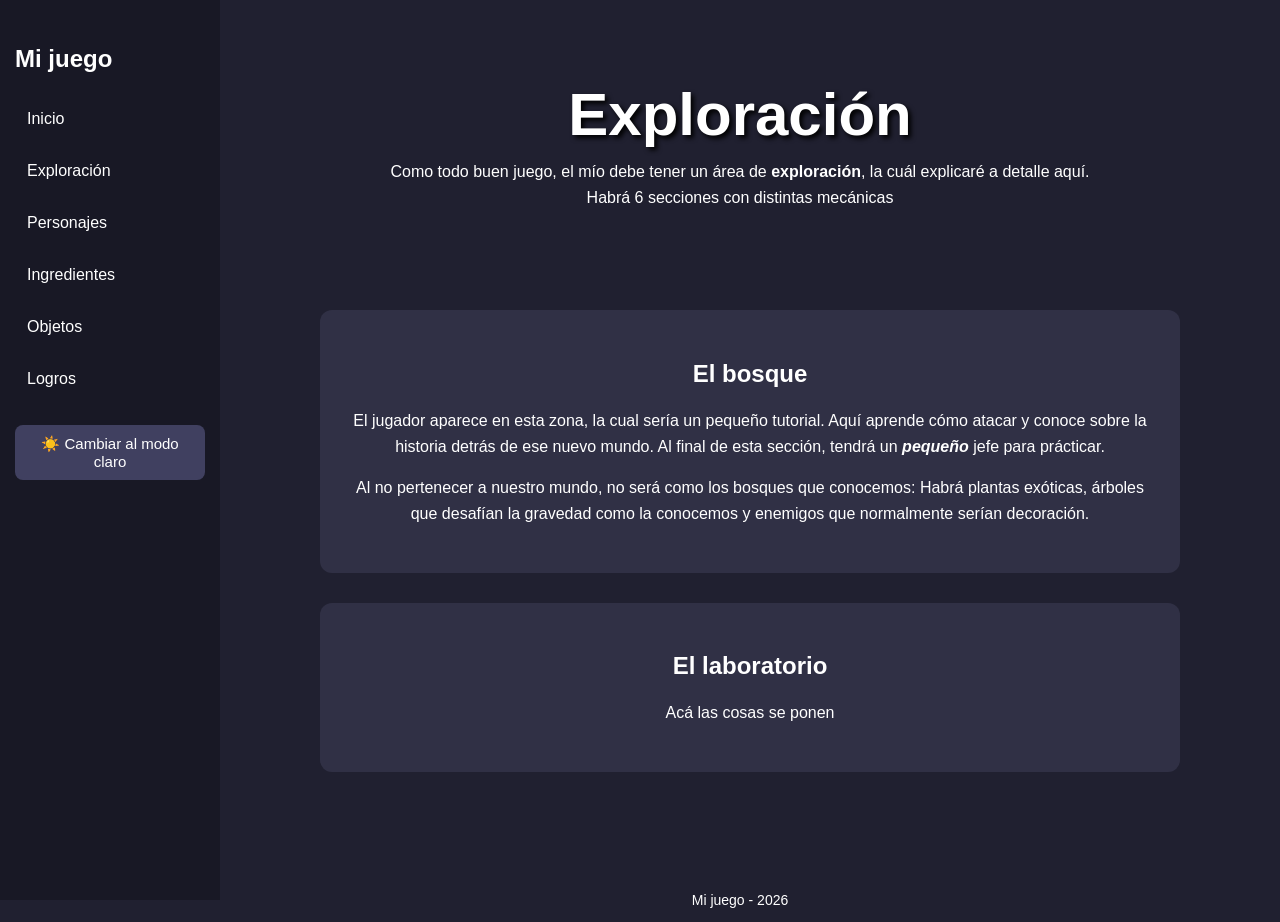
==== exploracion.html @ 0860bb22 "Add files via upload" ====
<!DOCTYPE html>
<html lang="es">
<head>
    <meta charset="UTF-8">
    <title>Exploración</title>
    <link rel="stylesheet" href="style.css">
</head>

<body>
    
    <nav class="barra">

        <h2>Mi juego</h2>

        <a href="index.html">Inicio</a>
        <a href="exploracion.html">Exploración</a>
        <a href="personajes.html">Personajes</a>
        <a href="ingredientes.html">Ingredientes</a>
        <a href="objetos.html">Objetos</a>
        <a href="logros.html">Logros</a>

        <button id="boton-tema"></button>

    </nav>

    <header class="portada">

        <h1>Exploración</h1>

        <p>
            Como todo buen juego, el mío debe tener un área de <b>exploración</b>, la cuál explicaré a detalle aquí.
            Habrá 6 secciones con distintas mecánicas
        </p>

    </header>

    <main class="contenido">

         <section class="panel">

            <h2>El bosque</h2>

            <p>
                El jugador aparece en esta zona, la cual sería un pequeño tutorial. Aquí aprende cómo atacar y conoce
                sobre la historia detrás de ese nuevo mundo. Al final de esta sección, tendrá un <i><b>pequeño</b></i>
                jefe para prácticar.
            </p>
            <p>
                Al no pertenecer a nuestro mundo, no será como los bosques que conocemos: Habrá plantas exóticas, árboles
                que desafían la gravedad como la conocemos y enemigos que normalmente serían decoración.
            </p>

        </section>
        
        <section class="panel">

            <h2>El laboratorio</h2>

            <p>
                Acá las cosas se ponen
            </p>

         </section>

    </main>

    <footer>

        <p>Mi juego - 2026</p>

    </footer>

    <script src="script.js"></script>

</body>
</html>
---- style.css ----
body {
    background-color: #202030;
    color: white;
    font-family: Arial, sans-serif;
    margin: 0;
    overflow-x: hidden;
}

.barra {
    position: fixed;
    left: 0;
    top: 0;

    width: 220px;
    height: 100vh;

    background-color: #181825;

    display: flex;
    flex-direction: column;

    padding: 25px 15px;
    box-sizing: border-box;
}

.barra a {
    color: white;
    text-decoration: none;

    padding: 12px;
    margin: 5px 0;

    border-radius: 8px;

    transition: 0.2s;
}

.barra a:hover {
    background-color: #404060;
    transform: translateX(5px);
}

#boton-tema {
    margin-top: 20px;
    padding: 10px;
    border: none;
    border-radius: 8px;
    background-color: #404060;
    color: white;
    cursor: pointer;
    font-size: 15px;
}

#boton-tema:hover {
    background-color: #606080;
}

.portada {
    text-align: center;
    padding: 40px;
}

.portada h1 {
    font-size: 60px;
    margin-bottom: 10px;
    text-shadow: 3px 3px 5px black;
    transform: translateX(100px);
}

.portada p {
    max-width: 700px;
    margin: auto;
    line-height: 1.6;
    transform: translateX(100px);
}

.descripcion {
    font-size: 18px;
    color: #cccccc;
}

.contenido {
    margin-left: 220px;
    padding: 30px;
}

.panel {
    text-align: center;
    max-width: 800px;
    margin: 30px auto;
    padding: 30px;
    background-color: #303045;
    border-radius: 12px;
    animation: aparecer 1s ease;
    width: 80%;
}

@keyframes aparecer {
    from {
        opacity: 0;
        transform: translateY(20);
    }

    to {
        opacity: 1;
        transform: translateY(0);
    }
}

.panel h2 {
    text-align: center;
}

.panel p {
    line-height: 1.6;
}

footer {
    text-align: center;
    margin-top: 60px;
    padding: 20;
    font-size: 14px;
    transform: translateX(100px);
}

.tabla-objetos {
    width: 100%;
    border-collapse: collapse;
    margin-top: 25px;
}

.tabla-objetos th,
.tabla-objetos td {
    border: 1px solid #505060;
    padding: 12px;
    text-align: left;
}

.tabla-objetos th {
    background-color: #404060;
}

.tabla-objetos td {
    background-color: #282838;
}

body.claro {
    background-color: #eeeeee;
    color: #202030;
}

body.claro .portada h1 {
    text-shadow: 3px 3px 5px rgb(184, 176, 176);
}

body.claro .panel {
    background-color: #ffffff;
}

body.claro .barra {
    background-color: #dddddd;
}

body.claro .barra h2 {
    color: #202030;
}

body.claro .barra a {
    color: #202030;
}

body.claro .barra a:hover {
    background-color: #bbbbbb;
}

body.claro #boton-tema {
    background-color: #bbbbbb;
    color: #202030;
}

body.claro .tabla-objetos th {
    background-color: #cccccc;
}

body.claro .tabla-objetos td {
    background-color: #ffffff;
}

body.claro .tabla-objetos th,
body.claro .tabla-objetos td {
    border-color: #aaaaaa;
}
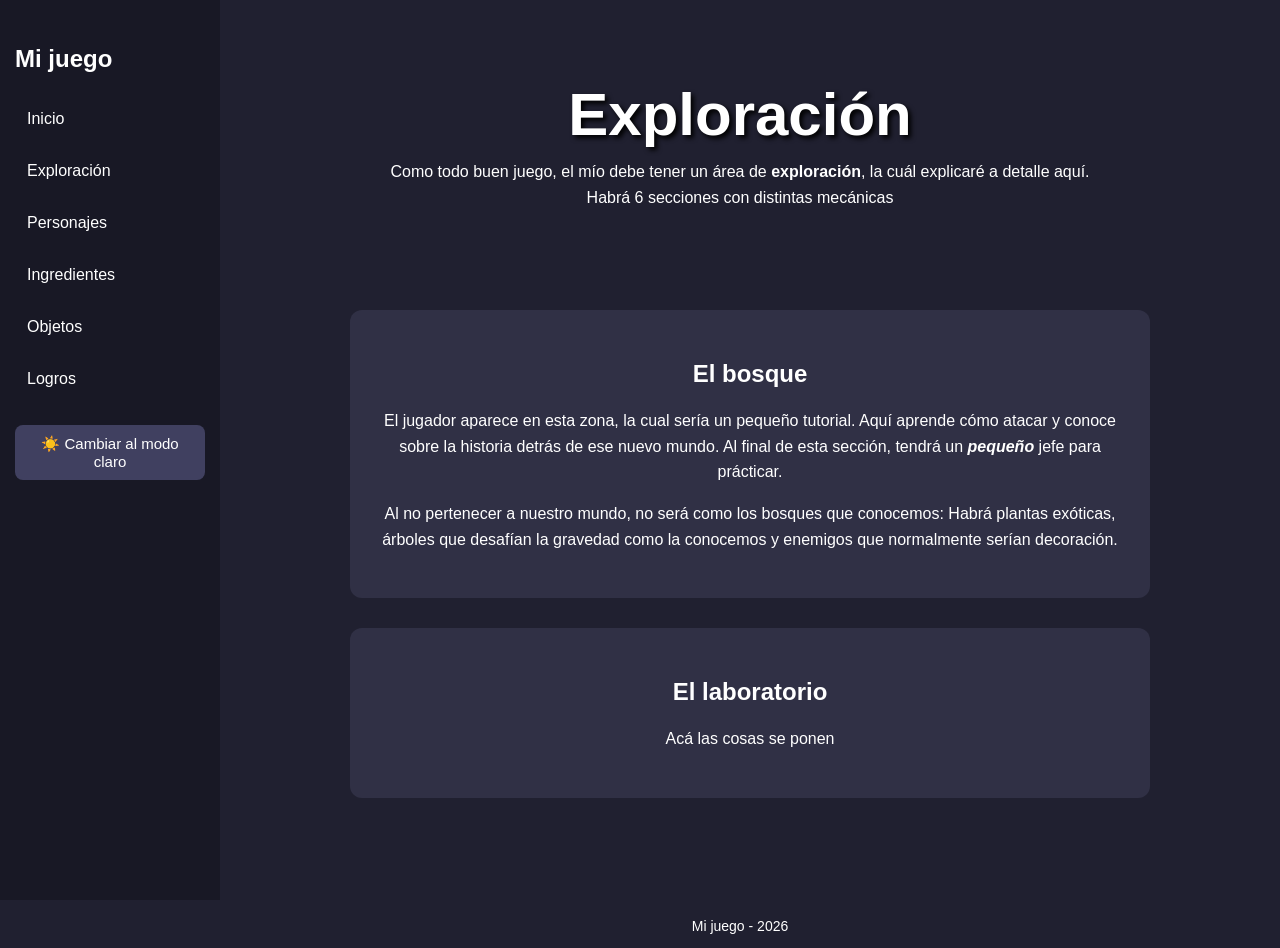
==== commit 9993c89c: "actualizacion" ====
--- a/exploracion.html
+++ b/exploracion.html
@@ -1,76 +1,76 @@
-<!DOCTYPE html>
-<html lang="es">
-<head>
-    <meta charset="UTF-8">
-    <title>Exploración</title>
-    <link rel="stylesheet" href="style.css">
-</head>
-
-<body>
-    
-    <nav class="barra">
-
-        <h2>Mi juego</h2>
-
-        <a href="index.html">Inicio</a>
-        <a href="exploracion.html">Exploración</a>
-        <a href="personajes.html">Personajes</a>
-        <a href="ingredientes.html">Ingredientes</a>
-        <a href="objetos.html">Objetos</a>
-        <a href="logros.html">Logros</a>
-
-        <button id="boton-tema"></button>
-
-    </nav>
-
-    <header class="portada">
-
-        <h1>Exploración</h1>
-
-        <p>
-            Como todo buen juego, el mío debe tener un área de <b>exploración</b>, la cuál explicaré a detalle aquí.
-            Habrá 6 secciones con distintas mecánicas
-        </p>
-
-    </header>
-
-    <main class="contenido">
-
-         <section class="panel">
-
-            <h2>El bosque</h2>
-
-            <p>
-                El jugador aparece en esta zona, la cual sería un pequeño tutorial. Aquí aprende cómo atacar y conoce
-                sobre la historia detrás de ese nuevo mundo. Al final de esta sección, tendrá un <i><b>pequeño</b></i>
-                jefe para prácticar.
-            </p>
-            <p>
-                Al no pertenecer a nuestro mundo, no será como los bosques que conocemos: Habrá plantas exóticas, árboles
-                que desafían la gravedad como la conocemos y enemigos que normalmente serían decoración.
-            </p>
-
-        </section>
-        
-        <section class="panel">
-
-            <h2>El laboratorio</h2>
-
-            <p>
-                Acá las cosas se ponen
-            </p>
-
-         </section>
-
-    </main>
-
-    <footer>
-
-        <p>Mi juego - 2026</p>
-
-    </footer>
-
-    <script src="script.js"></script>
-
-</body>
+<!DOCTYPE html>
+<html lang="es">
+<head>
+    <meta charset="UTF-8">
+    <title>Exploración</title>
+    <link rel="stylesheet" href="style.css">
+</head>
+
+<body>
+    
+    <nav class="barra">
+
+        <h2>Mi juego</h2>
+
+        <a href="index.html">Inicio</a>
+        <a href="exploracion.html">Exploración</a>
+        <a href="personajes.html">Personajes</a>
+        <a href="ingredientes.html">Ingredientes</a>
+        <a href="objetos.html">Objetos</a>
+        <a href="logros.html">Logros</a>
+
+        <button id="boton-tema"></button>
+
+    </nav>
+
+    <header class="portada">
+
+        <h1>Exploración</h1>
+
+        <p>
+            Como todo buen juego, el mío debe tener un área de <b>exploración</b>, la cuál explicaré a detalle aquí.
+            Habrá 6 secciones con distintas mecánicas
+        </p>
+
+    </header>
+
+    <main class="contenido">
+
+         <section class="panel">
+
+            <h2>El bosque</h2>
+
+            <p>
+                El jugador aparece en esta zona, la cual sería un pequeño tutorial. Aquí aprende cómo atacar y conoce
+                sobre la historia detrás de ese nuevo mundo. Al final de esta sección, tendrá un <i><b>pequeño</b></i>
+                jefe para prácticar.
+            </p>
+            <p>
+                Al no pertenecer a nuestro mundo, no será como los bosques que conocemos: Habrá plantas exóticas, árboles
+                que desafían la gravedad como la conocemos y enemigos que normalmente serían decoración.
+            </p>
+
+        </section>
+        
+        <section class="panel">
+
+            <h2>El laboratorio</h2>
+
+            <p>
+                Acá las cosas se ponen
+            </p>
+
+         </section>
+
+    </main>
+
+    <footer>
+
+        <p>Mi juego - 2026</p>
+
+    </footer>
+
+    <script src="script.js"></script>
+
+</body>
 </html>
--- a/style.css
+++ b/style.css
@@ -1,192 +1,246 @@
-body {
-    background-color: #202030;
-    color: white;
-    font-family: Arial, sans-serif;
-    margin: 0;
-    overflow-x: hidden;
-}
-
-.barra {
-    position: fixed;
-    left: 0;
-    top: 0;
-
-    width: 220px;
-    height: 100vh;
-
-    background-color: #181825;
-
-    display: flex;
-    flex-direction: column;
-
-    padding: 25px 15px;
-    box-sizing: border-box;
-}
-
-.barra a {
-    color: white;
-    text-decoration: none;
-
-    padding: 12px;
-    margin: 5px 0;
-
-    border-radius: 8px;
-
-    transition: 0.2s;
-}
-
-.barra a:hover {
-    background-color: #404060;
-    transform: translateX(5px);
-}
-
-#boton-tema {
-    margin-top: 20px;
-    padding: 10px;
-    border: none;
-    border-radius: 8px;
-    background-color: #404060;
-    color: white;
-    cursor: pointer;
-    font-size: 15px;
-}
-
-#boton-tema:hover {
-    background-color: #606080;
-}
-
-.portada {
-    text-align: center;
-    padding: 40px;
-}
-
-.portada h1 {
-    font-size: 60px;
-    margin-bottom: 10px;
-    text-shadow: 3px 3px 5px black;
-    transform: translateX(100px);
-}
-
-.portada p {
-    max-width: 700px;
-    margin: auto;
-    line-height: 1.6;
-    transform: translateX(100px);
-}
-
-.descripcion {
-    font-size: 18px;
-    color: #cccccc;
-}
-
-.contenido {
-    margin-left: 220px;
-    padding: 30px;
-}
-
-.panel {
-    text-align: center;
-    max-width: 800px;
-    margin: 30px auto;
-    padding: 30px;
-    background-color: #303045;
-    border-radius: 12px;
-    animation: aparecer 1s ease;
-    width: 80%;
-}
-
-@keyframes aparecer {
-    from {
-        opacity: 0;
-        transform: translateY(20);
-    }
-
-    to {
-        opacity: 1;
-        transform: translateY(0);
-    }
-}
-
-.panel h2 {
-    text-align: center;
-}
-
-.panel p {
-    line-height: 1.6;
-}
-
-footer {
-    text-align: center;
-    margin-top: 60px;
-    padding: 20;
-    font-size: 14px;
-    transform: translateX(100px);
-}
-
-.tabla-objetos {
-    width: 100%;
-    border-collapse: collapse;
-    margin-top: 25px;
-}
-
-.tabla-objetos th,
-.tabla-objetos td {
-    border: 1px solid #505060;
-    padding: 12px;
-    text-align: left;
-}
-
-.tabla-objetos th {
-    background-color: #404060;
-}
-
-.tabla-objetos td {
-    background-color: #282838;
-}
-
-body.claro {
-    background-color: #eeeeee;
-    color: #202030;
-}
-
-body.claro .portada h1 {
-    text-shadow: 3px 3px 5px rgb(184, 176, 176);
-}
-
-body.claro .panel {
-    background-color: #ffffff;
-}
-
-body.claro .barra {
-    background-color: #dddddd;
-}
-
-body.claro .barra h2 {
-    color: #202030;
-}
-
-body.claro .barra a {
-    color: #202030;
-}
-
-body.claro .barra a:hover {
-    background-color: #bbbbbb;
-}
-
-body.claro #boton-tema {
-    background-color: #bbbbbb;
-    color: #202030;
-}
-
-body.claro .tabla-objetos th {
-    background-color: #cccccc;
-}
-
-body.claro .tabla-objetos td {
-    background-color: #ffffff;
-}
-
-body.claro .tabla-objetos th,
-body.claro .tabla-objetos td {
-    border-color: #aaaaaa;
+html, body {
+    width: 100%;
+    max-width: 100%;
+    margin: 0;
+    overflow-x: hidden;
+}
+
+* {
+    box-sizing: border-box;
+}
+
+body {
+    background-color: #202030;
+    color: white;
+    font-family: Arial, sans-serif;
+    margin: 0;
+}
+
+.barra {
+    position: fixed;
+    left: 0;
+    top: 0;
+
+    width: 220px;
+    height: 100vh;
+
+    background-color: #181825;
+
+    display: flex;
+    flex-direction: column;
+
+    padding: 25px 15px;
+    box-sizing: border-box;
+}
+
+.barra a {
+    color: white;
+    text-decoration: none;
+
+    padding: 12px;
+    margin: 5px 0;
+
+    border-radius: 8px;
+
+    transition: 0.2s;
+}
+
+.barra a:hover {
+    background-color: #404060;
+    transform: translateX(5px);
+}
+
+#boton-tema {
+    margin-top: 20px;
+    padding: 10px;
+    border: none;
+    border-radius: 8px;
+    background-color: #404060;
+    color: white;
+    cursor: pointer;
+    font-size: 15px;
+}
+
+#boton-tema:hover {
+    background-color: #606080;
+}
+
+.portada {
+    text-align: center;
+    padding: 40px;
+}
+
+.portada h1 {
+    font-size: 60px;
+    margin-bottom: 10px;
+    text-shadow: 3px 3px 5px black;
+    transform: translateX(100px);
+}
+
+.portada p {
+    max-width: 700px;
+    margin: auto;
+    line-height: 1.6;
+    transform: translateX(100px);
+}
+
+.descripcion {
+    font-size: 18px;
+    color: #cccccc;
+}
+
+.contenido {
+    margin-left: 220px;
+    padding: 30px;
+}
+
+.panel {
+    text-align: center;
+    max-width: 800px;
+    margin: 30px auto;
+    padding: 30px;
+    background-color: #303045;
+    border-radius: 12px;
+    animation: aparecer 1s ease;
+    width: 80%;
+}
+
+@keyframes aparecer {
+    from {
+        opacity: 0;
+        transform: translateY(20);
+    }
+
+    to {
+        opacity: 1;
+        transform: translateY(0);
+    }
+}
+
+.panel h2 {
+    text-align: center;
+}
+
+.panel p {
+    line-height: 1.6;
+}
+
+footer {
+    text-align: center;
+    margin-top: 60px;
+    padding: 20;
+    font-size: 14px;
+    transform: translateX(100px);
+}
+
+.tabla-objetos {
+    width: 100%;
+    border-collapse: collapse;
+    margin-top: 25px;
+}
+
+.tabla-objetos th,
+.tabla-objetos td {
+    border: 1px solid #505060;
+    padding: 12px;
+    text-align: left;
+}
+
+.tabla-objetos th {
+    background-color: #404060;
+}
+
+.tabla-objetos td {
+    background-color: #282838;
+}
+
+body.claro {
+    background-color: #eeeeee;
+    color: #202030;
+}
+
+body.claro .portada h1 {
+    text-shadow: 3px 3px 5px rgb(184, 176, 176);
+}
+
+body.claro .panel {
+    background-color: #ffffff;
+}
+
+body.claro .barra {
+    background-color: #dddddd;
+}
+
+body.claro .barra h2 {
+    color: #202030;
+}
+
+body.claro .barra a {
+    color: #202030;
+}
+
+body.claro .barra a:hover {
+    background-color: #bbbbbb;
+}
+
+body.claro #boton-tema {
+    background-color: #bbbbbb;
+    color: #202030;
+}
+
+body.claro .tabla-objetos th {
+    background-color: #cccccc;
+}
+
+body.claro .tabla-objetos td {
+    background-color: #ffffff;
+}
+
+body.claro .tabla-objetos th,
+body.claro .tabla-objetos td {
+    border-color: #aaaaaa;
+}
+
+@media (max-width: 1000px) {
+
+    .barra {
+        position: static;
+        width: 100%;
+        height: auto;
+
+        flex-direction: row;
+        flex-wrap: wrap;
+        justify-content: center;
+
+        padding: 10px;
+    }
+
+    .barra h2 {
+        width: 100%;
+        text-align: center;
+    }
+
+    .barra a {
+        margin: 3px;
+    }
+
+    .portada h1 {
+        font-size: 40px;
+        transform: translateX(0);
+
+    }
+
+    .portada p {
+        transform: translateX(0);
+    }
+
+    .contenido {
+        margin-left: 0;
+        padding: 20px;
+    }
+
+    footer {
+        transform: translateX(0);
+    }
+
 }
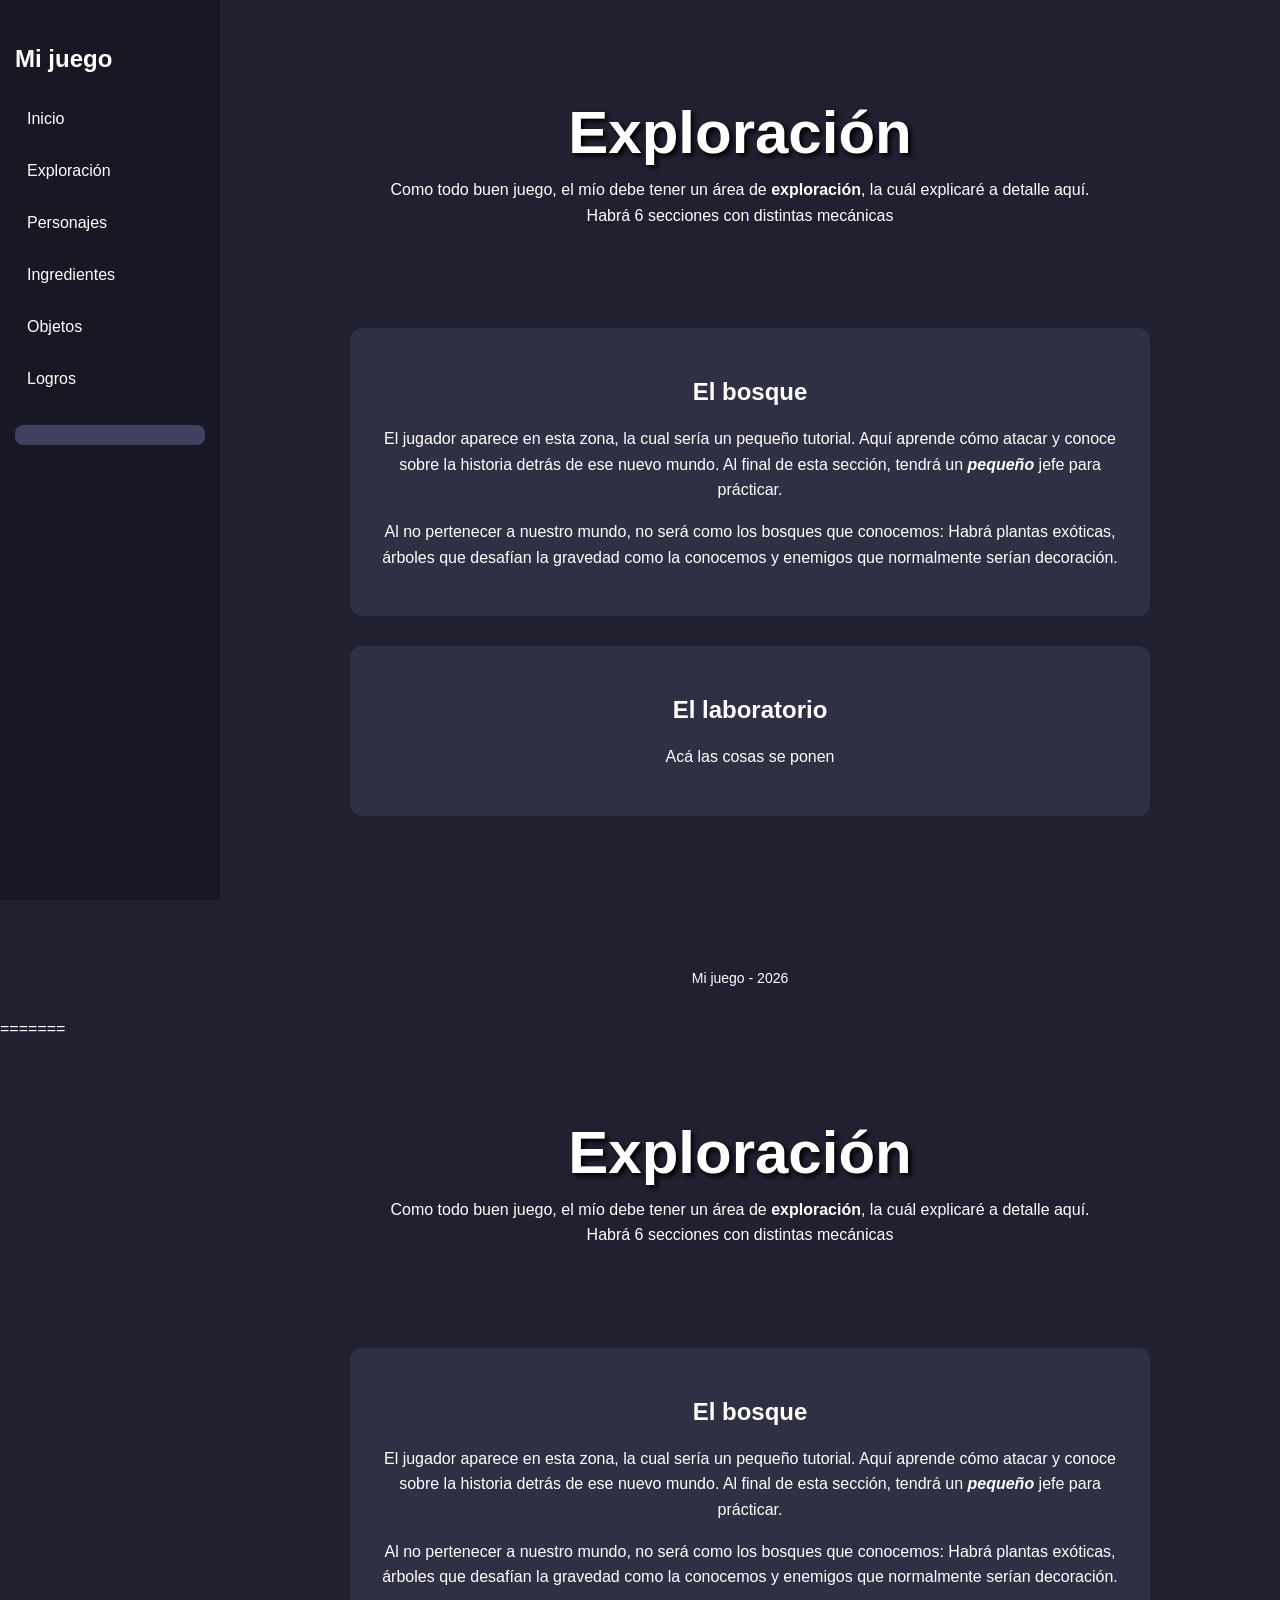
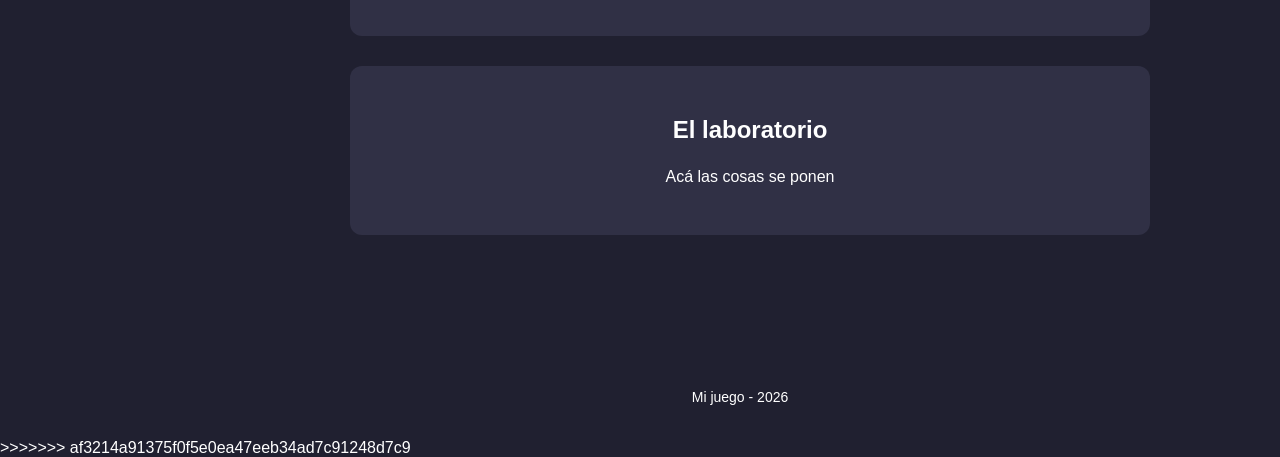
==== commit c72440de: "actualizacion" ====
--- a/exploracion.html
+++ b/exploracion.html
@@ -1,3 +1,4 @@
+<<<<<<< HEAD
 <!DOCTYPE html>
 <html lang="es">
 <head>
@@ -73,4 +74,81 @@
     <script src="script.js"></script>
 
 </body>
+=======
+<!DOCTYPE html>
+<html lang="es">
+<head>
+    <meta charset="UTF-8">
+    <title>Exploración</title>
+    <link rel="stylesheet" href="style.css">
+</head>
+
+<body>
+    
+    <nav class="barra">
+
+        <h2>Mi juego</h2>
+
+        <a href="index.html">Inicio</a>
+        <a href="exploracion.html">Exploración</a>
+        <a href="personajes.html">Personajes</a>
+        <a href="ingredientes.html">Ingredientes</a>
+        <a href="objetos.html">Objetos</a>
+        <a href="logros.html">Logros</a>
+
+        <button id="boton-tema"></button>
+
+    </nav>
+
+    <header class="portada">
+
+        <h1>Exploración</h1>
+
+        <p>
+            Como todo buen juego, el mío debe tener un área de <b>exploración</b>, la cuál explicaré a detalle aquí.
+            Habrá 6 secciones con distintas mecánicas
+        </p>
+
+    </header>
+
+    <main class="contenido">
+
+         <section class="panel">
+
+            <h2>El bosque</h2>
+
+            <p>
+                El jugador aparece en esta zona, la cual sería un pequeño tutorial. Aquí aprende cómo atacar y conoce
+                sobre la historia detrás de ese nuevo mundo. Al final de esta sección, tendrá un <i><b>pequeño</b></i>
+                jefe para prácticar.
+            </p>
+            <p>
+                Al no pertenecer a nuestro mundo, no será como los bosques que conocemos: Habrá plantas exóticas, árboles
+                que desafían la gravedad como la conocemos y enemigos que normalmente serían decoración.
+            </p>
+
+        </section>
+        
+        <section class="panel">
+
+            <h2>El laboratorio</h2>
+
+            <p>
+                Acá las cosas se ponen
+            </p>
+
+         </section>
+
+    </main>
+
+    <footer>
+
+        <p>Mi juego - 2026</p>
+
+    </footer>
+
+    <script src="script.js"></script>
+
+</body>
+>>>>>>> af3214a91375f0f5e0ea47eeb34ad7c91248d7c9
 </html>
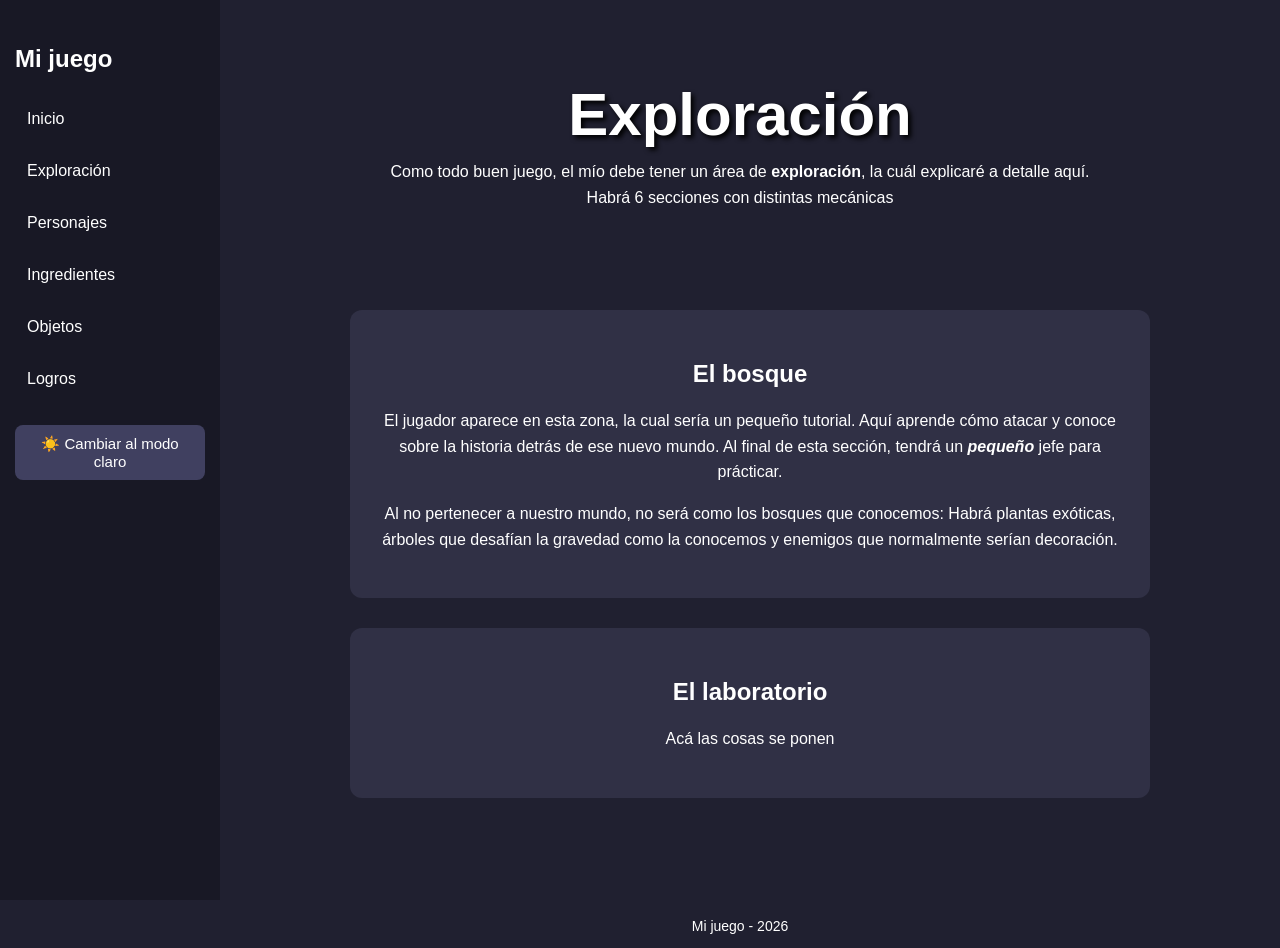
==== commit ba836487: "Pagina actualizada sin conflictos" ====
--- a/exploracion.html
+++ b/exploracion.html
@@ -1,4 +1,3 @@
-<<<<<<< HEAD
 <!DOCTYPE html>
 <html lang="es">
 <head>
@@ -74,81 +73,4 @@
     <script src="script.js"></script>
 
 </body>
-=======
-<!DOCTYPE html>
-<html lang="es">
-<head>
-    <meta charset="UTF-8">
-    <title>Exploración</title>
-    <link rel="stylesheet" href="style.css">
-</head>
-
-<body>
-    
-    <nav class="barra">
-
-        <h2>Mi juego</h2>
-
-        <a href="index.html">Inicio</a>
-        <a href="exploracion.html">Exploración</a>
-        <a href="personajes.html">Personajes</a>
-        <a href="ingredientes.html">Ingredientes</a>
-        <a href="objetos.html">Objetos</a>
-        <a href="logros.html">Logros</a>
-
-        <button id="boton-tema"></button>
-
-    </nav>
-
-    <header class="portada">
-
-        <h1>Exploración</h1>
-
-        <p>
-            Como todo buen juego, el mío debe tener un área de <b>exploración</b>, la cuál explicaré a detalle aquí.
-            Habrá 6 secciones con distintas mecánicas
-        </p>
-
-    </header>
-
-    <main class="contenido">
-
-         <section class="panel">
-
-            <h2>El bosque</h2>
-
-            <p>
-                El jugador aparece en esta zona, la cual sería un pequeño tutorial. Aquí aprende cómo atacar y conoce
-                sobre la historia detrás de ese nuevo mundo. Al final de esta sección, tendrá un <i><b>pequeño</b></i>
-                jefe para prácticar.
-            </p>
-            <p>
-                Al no pertenecer a nuestro mundo, no será como los bosques que conocemos: Habrá plantas exóticas, árboles
-                que desafían la gravedad como la conocemos y enemigos que normalmente serían decoración.
-            </p>
-
-        </section>
-        
-        <section class="panel">
-
-            <h2>El laboratorio</h2>
-
-            <p>
-                Acá las cosas se ponen
-            </p>
-
-         </section>
-
-    </main>
-
-    <footer>
-
-        <p>Mi juego - 2026</p>
-
-    </footer>
-
-    <script src="script.js"></script>
-
-</body>
->>>>>>> af3214a91375f0f5e0ea47eeb34ad7c91248d7c9
 </html>
